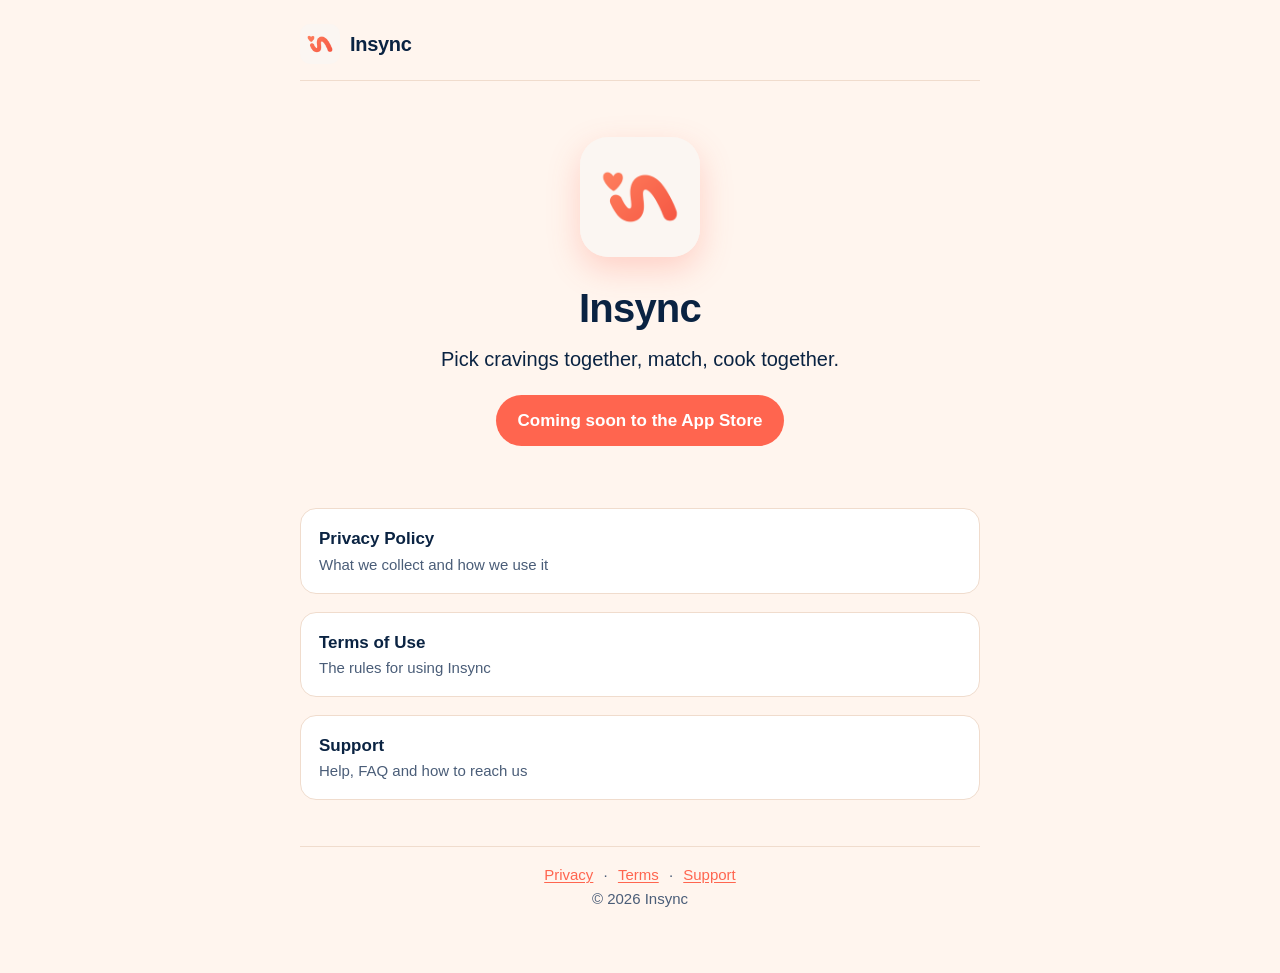
==== index.html @ d52dddcc "Insync website: home, privacy, terms, support Co-Authored-By: Claude Opus 5.5 (1M context) <noreply@" ====
<!doctype html>
<html lang="en">
<head>
<meta charset="utf-8">
<meta name="viewport" content="width=device-width, initial-scale=1, viewport-fit=cover">
<title>Insync: pick cravings together, match, cook together</title>
<meta name="description" content="Insync helps you pick cravings together, find your match and cook together. Coming soon to the App Store.">
<meta name="theme-color" content="#FFF5EE">
<link rel="icon" type="image/png" sizes="32x32" href="favicon-32.png">
<link rel="icon" type="image/png" sizes="192x192" href="favicon-192.png">
<link rel="apple-touch-icon" href="apple-touch-icon.png">
<link rel="stylesheet" href="style.css">
</head>
<body>
<div class="wrap">
<header class="site"><a href="index.html"><img src="logo.png" alt="Insync logo" width="40" height="40"><span>Insync</span></a></header>
<main>
<section class="hero">
<img src="logo.png" alt="Insync logo" width="120" height="120">
<h1>Insync</h1>
<p class="pitch">Pick cravings together, match, cook together.</p>
<p><span class="badge">Coming soon to the App Store</span></p>
</section>
<ul class="links">
<li><a href="privacy.html">Privacy Policy<span>What we collect and how we use it</span></a></li>
<li><a href="terms.html">Terms of Use<span>The rules for using Insync</span></a></li>
<li><a href="support.html">Support<span>Help, FAQ and how to reach us</span></a></li>
</ul>
</main>
<footer class="site">
<nav><a href="privacy.html">Privacy</a> · <a href="terms.html">Terms</a> · <a href="support.html">Support</a></nav>
<p>© 2026 Insync</p>
</footer>
</div>
</body>
</html>
---- style.css ----
:root {
  --cream: #FFF5EE;
  --navy: #0A2342;
  --coral: #FF654F;
  --blue: #4E9AF1;
  --muted: #4A5D78;
  --line: #F0DCCD;
}

* { box-sizing: border-box; }

html { -webkit-text-size-adjust: 100%; }

body {
  margin: 0;
  background: var(--cream);
  color: var(--navy);
  font-family: -apple-system, BlinkMacSystemFont, "SF Pro Text", "Segoe UI", Roboto, "Helvetica Neue", Arial, sans-serif;
  font-size: 17px;
  line-height: 1.6;
}

a { color: var(--coral); text-underline-offset: 2px; }
a:hover { color: #E24E39; }

.wrap {
  max-width: 720px;
  margin: 0 auto;
  padding: 24px 20px 48px;
}

header.site {
  display: flex;
  align-items: center;
  gap: 12px;
  padding-bottom: 16px;
  border-bottom: 1px solid var(--line);
  margin-bottom: 24px;
}
header.site a { display: flex; align-items: center; gap: 10px; text-decoration: none; color: var(--navy); }
header.site img { width: 40px; height: 40px; border-radius: 10px; }
header.site span { font-weight: 800; font-size: 20px; letter-spacing: -0.3px; }

h1 { font-size: 32px; line-height: 1.15; letter-spacing: -0.8px; margin: 8px 0 12px; }
h2 { font-size: 21px; line-height: 1.25; margin: 32px 0 8px; }
h3 { font-size: 18px; margin: 24px 0 6px; }
p { margin: 0 0 14px; }
ul { margin: 0 0 16px; padding-left: 22px; }
li { margin-bottom: 6px; }
strong { font-weight: 700; }

.effective { color: var(--muted); font-size: 15px; }

/* Home */
.hero { text-align: center; padding: 32px 0 16px; }
.hero img { width: 120px; height: 120px; border-radius: 28px; box-shadow: 0 12px 32px rgba(255, 101, 79, 0.25); }
.hero h1 { font-size: 40px; margin-top: 20px; }
.pitch { font-size: 20px; color: var(--navy); max-width: 460px; margin: 0 auto 20px; }
.badge {
  display: inline-block;
  background: var(--coral);
  color: #fff;
  font-weight: 700;
  padding: 12px 22px;
  border-radius: 999px;
}
.accent { color: var(--blue); }

.links { list-style: none; padding: 0; margin: 32px 0 0; display: grid; gap: 12px; }
.links a {
  display: block;
  background: #fff;
  border: 1px solid var(--line);
  border-radius: 16px;
  padding: 16px 18px;
  text-decoration: none;
  color: var(--navy);
  font-weight: 700;
}
.links a span { display: block; font-weight: 400; color: var(--muted); font-size: 15px; }

/* Support */
.card {
  background: #fff;
  border: 1px solid var(--line);
  border-radius: 16px;
  padding: 18px;
  margin: 16px 0 24px;
}
.card .email { font-size: 20px; font-weight: 700; word-break: break-all; }

footer.site {
  border-top: 1px solid var(--line);
  margin-top: 40px;
  padding-top: 16px;
  color: var(--muted);
  font-size: 15px;
  text-align: center;
}
footer.site nav a { margin: 0 6px; }
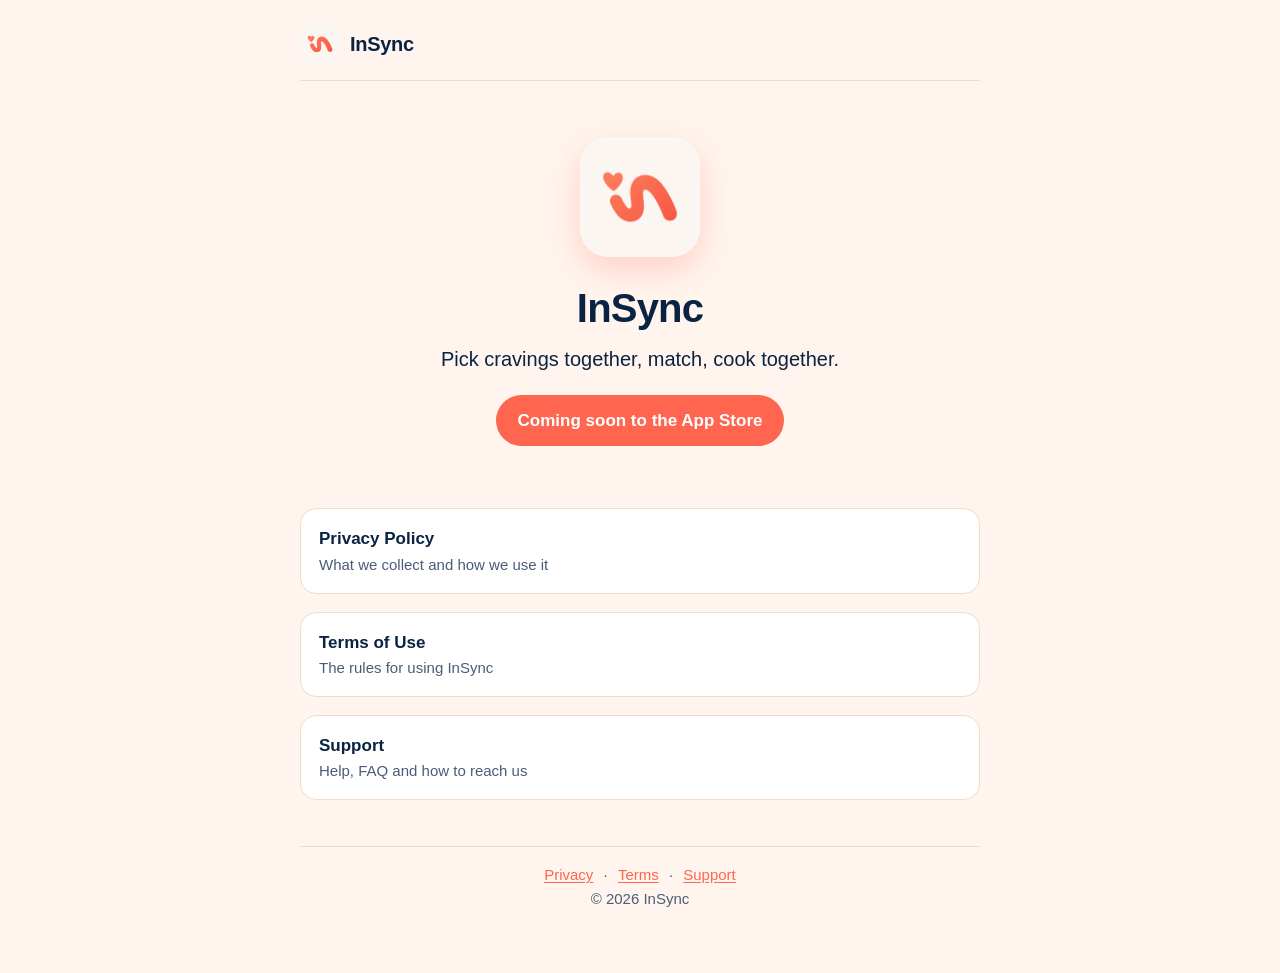
==== commit b8683b22: "Rename to InSync (name, titles, legal pages) Co-Authored-By: Claude Opus 5.5 (1M context) <noreply@a" ====
--- a/index.html
+++ b/index.html
@@ -3,8 +3,8 @@
 <head>
 <meta charset="utf-8">
 <meta name="viewport" content="width=device-width, initial-scale=1, viewport-fit=cover">
-<title>Insync: pick cravings together, match, cook together</title>
-<meta name="description" content="Insync helps you pick cravings together, find your match and cook together. Coming soon to the App Store.">
+<title>InSync: pick cravings together, match, cook together</title>
+<meta name="description" content="InSync helps you pick cravings together, find your match and cook together. Coming soon to the App Store.">
 <meta name="theme-color" content="#FFF5EE">
 <link rel="icon" type="image/png" sizes="32x32" href="favicon-32.png">
 <link rel="icon" type="image/png" sizes="192x192" href="favicon-192.png">
@@ -13,23 +13,23 @@
 </head>
 <body>
 <div class="wrap">
-<header class="site"><a href="index.html"><img src="logo.png" alt="Insync logo" width="40" height="40"><span>Insync</span></a></header>
+<header class="site"><a href="index.html"><img src="logo.png" alt="InSync logo" width="40" height="40"><span>InSync</span></a></header>
 <main>
 <section class="hero">
-<img src="logo.png" alt="Insync logo" width="120" height="120">
-<h1>Insync</h1>
+<img src="logo.png" alt="InSync logo" width="120" height="120">
+<h1>InSync</h1>
 <p class="pitch">Pick cravings together, match, cook together.</p>
 <p><span class="badge">Coming soon to the App Store</span></p>
 </section>
 <ul class="links">
 <li><a href="privacy.html">Privacy Policy<span>What we collect and how we use it</span></a></li>
-<li><a href="terms.html">Terms of Use<span>The rules for using Insync</span></a></li>
+<li><a href="terms.html">Terms of Use<span>The rules for using InSync</span></a></li>
 <li><a href="support.html">Support<span>Help, FAQ and how to reach us</span></a></li>
 </ul>
 </main>
 <footer class="site">
 <nav><a href="privacy.html">Privacy</a> · <a href="terms.html">Terms</a> · <a href="support.html">Support</a></nav>
-<p>© 2026 Insync</p>
+<p>© 2026 InSync</p>
 </footer>
 </div>
 </body>
